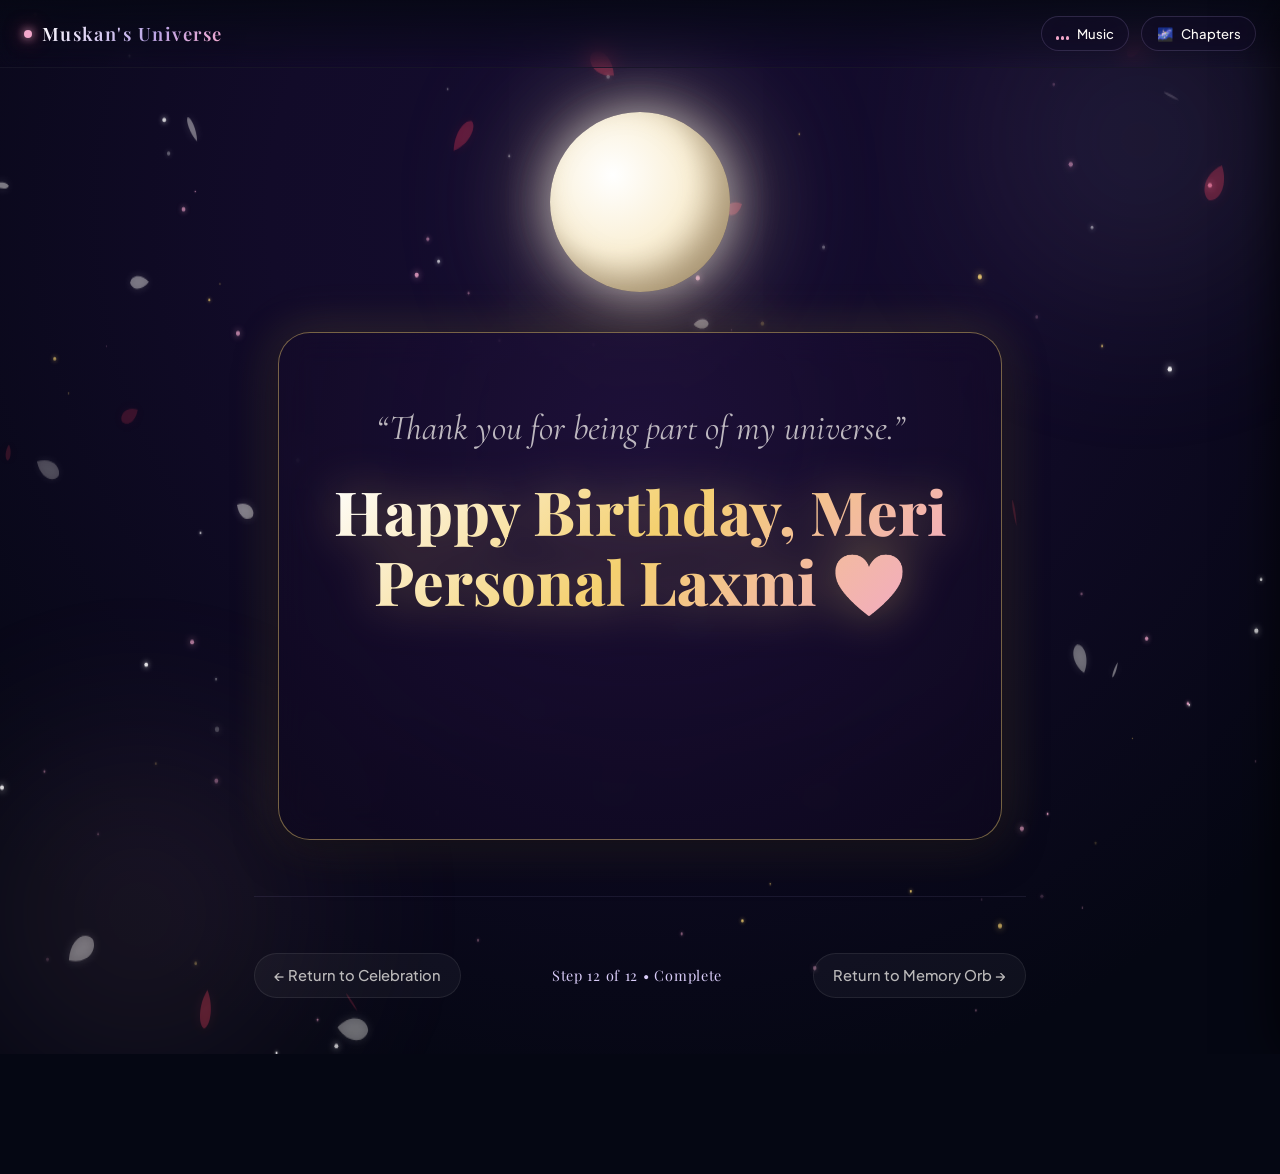
==== ending.html @ 67eca4f9 "feat: complete cinematic birthday universe for Muskan (Pari)" ====
<!DOCTYPE html>
<html lang="en">
<head>
  <meta charset="UTF-8">
  <meta name="viewport" content="width=device-width, initial-scale=1.0, maximum-scale=5.0">
  <title>Forever & Always — Muskan's Universe</title>
  <meta name="description" content="A quiet, peaceful and deeply emotional closing to Muskan's personal birthday universe.">
  <meta name="theme-color" content="#050713">

  <link rel="icon" href="data:image/svg+xml,<svg xmlns=%22http://www.w3.org/2000/svg%22 viewBox=%220 0 100 100%22><text y=%22.9em%22 font-size=%2290%22>🌙</text></svg>">

  <link rel="stylesheet" href="css/global.css">
  <link rel="stylesheet" href="css/ending.css">
</head>
<body>

  <canvas id="ambient-canvas" aria-hidden="true"></canvas>

  <div class="cosmic-halo halo-1" aria-hidden="true"></div>
  <div class="cosmic-halo halo-2" aria-hidden="true"></div>
  <div class="cosmic-halo halo-3" aria-hidden="true"></div>

  <!-- Header -->
  <header class="top-nav" role="banner">
    <a href="index.html" class="nav-brand" aria-label="Home">
      <span class="brand-dot" aria-hidden="true"></span>
      <span class="brand-title">Muskan's Universe</span>
    </a>

    <div class="nav-controls">
      <button id="sound-toggle-btn" class="nav-btn" aria-label="Toggle ambient music" title="Toggle peaceful ambient sounds">
        <span class="sound-bars" aria-hidden="true">
          <span></span><span></span><span></span>
        </span>
        <span class="sound-label">Music</span>
      </button>

      <button id="drawer-open-btn" class="nav-btn" aria-label="Open chapters" title="View all universe chapters">
        <span aria-hidden="true">🌌</span>
        <span>Chapters</span>
      </button>
    </div>
  </header>

  <!-- Drawer -->
  <div id="drawer-overlay" class="drawer-overlay" aria-hidden="true"></div>
  <nav id="nav-drawer" class="nav-drawer" aria-label="Chapters navigation">
    <div class="drawer-header">
      <span class="drawer-title">Her Universe</span>
      <button id="drawer-close-btn" class="drawer-close" aria-label="Close menu">&times;</button>
    </div>
        <ul class="drawer-links">
      <li><a href="index.html" class="drawer-link"><span>✨</span> 1. The Surprise</a></li>
      <li><a href="loading.html" class="drawer-link"><span>⏳</span> 2. Preparing Universe</a></li>
      <li><a href="hero.html" class="drawer-link"><span>🔮</span> 3. The Memory Orb</a></li>
      <li><a href="memories.html" class="drawer-link"><span>⭐</span> 4. Memories Only We Know</a></li>
      <li><a href="love-letter.html" class="drawer-link"><span>💌</span> 5. Letter for Wifeee Jiii</a></li>
      <li><a href="our-song.html" class="drawer-link"><span>🎵</span> 6. Our Song & Voice Note</a></li>
      <li><a href="surprises.html" class="drawer-link"><span>🎁</span> 7. Little Surprises</a></li>
      <li><a href="reasons.html" class="drawer-link"><span>💎</span> 8. Why You're Precious</a></li>
      <li><a href="our-future.html" class="drawer-link"><span>🕊️</span> 9. A Thousand Tomorrows</a></li>
      <li><a href="proposal.html" class="drawer-link"><span>💍</span> 10. An Eternal Question</a></li>
      <li><a href="celebration.html" class="drawer-link"><span>🎆</span> 11. The Grand Celebration</a></li>
      <li><a href="ending.html" class="drawer-link active"><span>🌙</span> 12. Forever & Always</a></li>
    </ul>
  </nav>

  <!-- Main Scene -->
  <main class="page-wrapper" role="main">
    <div class="container container-narrow">
      <div class="ending-scene">
        <!-- Glowing Moon -->
        <div class="moon-wrapper" aria-hidden="true">
          <div class="glowing-moon"></div>
        </div>

        <article class="ending-card">
          <p id="ending-line-1" class="stagger-text ending-text-1">
            “Thank you for being part of my universe.”
          </p>

          <h1 id="ending-line-2" class="stagger-text ending-text-2">
            Happy Birthday, Meri Personal Laxmi ❤️
          </h1>

          <p id="ending-line-3" class="stagger-text ending-text-3">
            With all my love, today and every tomorrow.
          </p>

          <div id="final-btn-wrapper" style="opacity: 0; transform: translateY(12px);">
            <button id="btn-final-surprise" type="button" class="btn btn-royal">
              <span>One Last Little Surprise... ✨</span>
            </button>
          </div>
        </article>
      </div>

      <!-- Final Keepsake Modal Overlay -->
      <div id="last-surprise-overlay" class="last-surprise-overlay" role="dialog" aria-modal="true" aria-labelledby="last-surprise-title">
        <div class="last-surprise-modal">
          <span class="modal-keepsake-badge">Since 02.04.2026 — Our Little Forever</span>
          <h2 id="last-surprise-title" class="last-surprise-title">A Promise In The Stars</h2>
          <p class="last-surprise-p">
            Out of billions of people on this earth, and out of all the stars in the night sky, you are the only one my heart will ever choose. 
            Born on the sacred night of lights, you truly are Meri Personal Laxmi — the purest light that illuminates my entire existence. 
            Thank you for your patience, your grace, and for forgiving me when I stumbled. I promise to spend my days making you feel cherished, safe, and truly happy.
            <br><br>
            <strong>Happy Birthday & Happy Diwali, Pari. Always yours. 🪔❤️</strong>
          </p>

          <div class="replay-actions">
            <a href="index.html" class="btn btn-primary" data-transition="true">
              <span>Experience Again From The Start ✨</span>
            </a>
            <button id="btn-close-last-modal" type="button" class="btn btn-secondary">
              <span>Close With A Smile 💖</span>
            </button>
          </div>
        </div>
      </div>

      <!-- Journey Footer -->
      <footer class="journey-footer">
        <a href="celebration.html" class="footer-nav-btn" data-transition="true">&larr; Return to Celebration</a>
        <span class="journey-step-indicator">Step 12 of 12 • Complete</span>
        <a href="hero.html" class="footer-nav-btn" data-transition="true">Return to Memory Orb &rarr;</a>
      </footer>
    </div>
  </main>

  <script src="js/config.js"></script>
  <script src="js/global.js"></script>
  <script src="js/ending.js"></script>
</body>
</html>
---- css/global.css ----
/* ==========================================================================
   MUSKAN'S PERSONAL CINEMATIC BIRTHDAY UNIVERSE
   Global Stylesheet — Unified Luxury & Romantic Design System
   ========================================================================== */

@import url('https://fonts.googleapis.com/css2?family=Caveat:wght@500;600;700&family=Cormorant+Garamond:ital,wght@0,300;0,400;0,600;0,700;1,400;1,600&family=Playfair+Display:ital,wght@0,400;0,600;0,700;0,800;1,400;1,600&family=Plus+Jakarta+Sans:wght@300;400;500;600;700&family=Sacramento&display=swap');

:root {
  /* Color Palette */
  --midnight-navy: #050713;
  --midnight-deep: #090c1f;
  --deep-purple: #120b29;
  --royal-purple: #231245;
  --lavender: #bba6e6;
  --lavender-light: #d8cbf7;
  --soft-pink: #f2a7cb;
  --rose-red: #e63956;
  --champagne-gold: #f4d06f;
  --gold-glow: rgba(244, 208, 111, 0.4);
  --pearl-white: #fdfbf7;
  --white-muted: rgba(253, 251, 247, 0.72);
  --white-dim: rgba(253, 251, 247, 0.45);

  /* Glassmorphism & Overlays */
  --glass-bg: rgba(20, 14, 42, 0.55);
  --glass-bg-hover: rgba(30, 20, 60, 0.7);
  --glass-border: rgba(187, 166, 230, 0.18);
  --glass-border-hover: rgba(242, 167, 203, 0.4);
  --glass-border-gold: rgba(244, 208, 111, 0.45);
  --glass-blur: blur(16px);
  --glass-shadow: 0 12px 40px rgba(4, 3, 15, 0.65);
  --glow-shadow-pink: 0 0 35px rgba(242, 167, 203, 0.35);
  --glow-shadow-purple: 0 0 45px rgba(139, 92, 246, 0.28);
  --glow-shadow-gold: 0 0 35px rgba(244, 208, 111, 0.35);

  /* Typography */
  --font-serif: 'Cormorant Garamond', 'Playfair Display', Georgia, serif;
  --font-display: 'Playfair Display', Georgia, serif;
  --font-sans: 'Plus Jakarta Sans', system-ui, -apple-system, sans-serif;
  --font-script: 'Sacramento', 'Caveat', cursive;
  --font-hand: 'Caveat', cursive;

  /* Transitions */
  --ease-gentle: cubic-bezier(0.25, 1, 0.5, 1);
  --ease-spring: cubic-bezier(0.34, 1.56, 0.64, 1);
  --transition-fast: 0.22s var(--ease-gentle);
  --transition-normal: 0.4s var(--ease-gentle);
  --transition-slow: 0.8s var(--ease-gentle);
  --transition-cinematic: 1.2s cubic-bezier(0.16, 1, 0.3, 1);
}

/* ==========================================================================
   Base & Reset
   ========================================================================== */

*, *::before, *::after {
  box-sizing: border-box;
  margin: 0;
  padding: 0;
}

html {
  font-size: 16px;
  scroll-behavior: smooth;
  -webkit-text-size-adjust: 100%;
  background-color: var(--midnight-navy);
  color: var(--pearl-white);
  min-height: 100%;
  overflow-x: hidden;
  max-width: 100vw;
}

body {
  font-family: var(--font-sans);
  background: radial-gradient(circle at 50% 20%, #150d30 0%, var(--deep-purple) 35%, var(--midnight-navy) 85%);
  color: var(--pearl-white);
  min-height: 100vh;
  min-height: 100svh;
  overflow-x: hidden;
  max-width: 100vw;
  position: relative;
  line-height: 1.6;
  -webkit-font-smoothing: antialiased;
  -moz-osx-font-smoothing: grayscale;
}

/* Background Atmosphere Canvases */
#ambient-canvas {
  position: fixed;
  top: 0;
  left: 0;
  width: 100%;
  height: 100%;
  pointer-events: none;
  z-index: 0;
}

/* Ambient Radial Glow Halos */
.cosmic-halo {
  position: fixed;
  border-radius: 50%;
  filter: blur(90px);
  pointer-events: none;
  z-index: 0;
  opacity: 0.45;
  animation: pulseHalo 12s ease-in-out infinite alternate;
}

.halo-1 {
  width: 480px;
  height: 480px;
  top: -100px;
  right: -100px;
  background: radial-gradient(circle, rgba(187, 166, 230, 0.35), transparent 70%);
}

.halo-2 {
  width: 520px;
  height: 520px;
  bottom: -120px;
  left: -120px;
  background: radial-gradient(circle, rgba(242, 167, 203, 0.28), transparent 70%);
  animation-delay: -6s;
}

.halo-3 {
  width: 380px;
  height: 380px;
  top: 40%;
  left: 50%;
  transform: translate(-50%, -50%);
  background: radial-gradient(circle, rgba(244, 208, 111, 0.15), transparent 70%);
  animation-delay: -3s;
}

@keyframes pulseHalo {
  0% { transform: scale(1) translate(0, 0); opacity: 0.35; }
  50% { transform: scale(1.15) translate(20px, -15px); opacity: 0.55; }
  100% { transform: scale(0.95) translate(-15px, 20px); opacity: 0.38; }
}

/* ==========================================================================
   Header & Navigation Bar
   ========================================================================== */

.top-nav {
  position: fixed;
  top: 0;
  left: 0;
  width: 100%;
  z-index: 1000;
  padding: 1rem 1.5rem;
  backdrop-filter: blur(12px);
  -webkit-backdrop-filter: blur(12px);
  background: linear-gradient(180deg, rgba(6, 8, 20, 0.85) 0%, rgba(6, 8, 20, 0.3) 70%, transparent 100%);
  display: flex;
  justify-content: space-between;
  align-items: center;
  border-bottom: 1px solid rgba(187, 166, 230, 0.08);
}

.nav-brand {
  display: flex;
  align-items: center;
  gap: 0.6rem;
  text-decoration: none;
  color: var(--pearl-white);
}

.brand-dot {
  width: 8px;
  height: 8px;
  border-radius: 50%;
  background: var(--soft-pink);
  box-shadow: 0 0 10px var(--soft-pink), 0 0 20px var(--rose-red);
  animation: pulseDot 2s infinite ease-in-out;
}

@keyframes pulseDot {
  0%, 100% { transform: scale(1); opacity: 0.85; }
  50% { transform: scale(1.4); opacity: 1; box-shadow: 0 0 15px var(--soft-pink), 0 0 25px var(--champagne-gold); }
}

.brand-title {
  font-family: var(--font-display);
  font-size: clamp(0.95rem, 2.5vw, 1.15rem);
  font-weight: 600;
  letter-spacing: 0.08em;
  background: linear-gradient(135deg, #fff 0%, var(--lavender) 60%, var(--soft-pink) 100%);
  -webkit-background-clip: text;
  -webkit-text-fill-color: transparent;
}

.nav-controls {
  display: flex;
  align-items: center;
  gap: 0.75rem;
}

/* Sound and Menu Buttons */
.nav-btn {
  background: var(--glass-bg);
  border: 1px solid var(--glass-border);
  color: var(--pearl-white);
  padding: 0.5rem 0.9rem;
  border-radius: 999px;
  font-family: var(--font-sans);
  font-size: 0.82rem;
  font-weight: 500;
  display: inline-flex;
  align-items: center;
  gap: 0.5rem;
  cursor: pointer;
  transition: all var(--transition-fast);
  backdrop-filter: var(--glass-blur);
  -webkit-backdrop-filter: var(--glass-blur);
}

.nav-btn:hover, .nav-btn:focus-visible {
  border-color: var(--glass-border-hover);
  background: var(--glass-bg-hover);
  box-shadow: var(--glow-shadow-pink);
  transform: translateY(-2px);
  outline: none;
}

.nav-btn:active {
  transform: translateY(0);
}

/* Sound Bars Equalizer Animation */
.sound-bars {
  display: inline-flex;
  align-items: flex-end;
  gap: 2.5px;
  height: 12px;
}

.sound-bars span {
  width: 2.5px;
  background: var(--soft-pink);
  border-radius: 2px;
  height: 4px;
  transition: height 0.2s ease;
}

.nav-btn.playing .sound-bars span:nth-child(1) {
  animation: eqBar 0.8s ease infinite alternate;
}
.nav-btn.playing .sound-bars span:nth-child(2) {
  animation: eqBar 0.6s ease infinite alternate 0.2s;
}
.nav-btn.playing .sound-bars span:nth-child(3) {
  animation: eqBar 0.9s ease infinite alternate 0.4s;
}

@keyframes eqBar {
  0% { height: 3px; }
  100% { height: 12px; background: var(--champagne-gold); }
}

/* Quick Page Navigation Drawer Modal */
.nav-drawer {
  position: fixed;
  top: 0;
  right: 0;
  bottom: 0;
  width: min(340px, 85vw);
  background: rgba(14, 10, 32, 0.94);
  backdrop-filter: blur(24px);
  -webkit-backdrop-filter: blur(24px);
  border-left: 1px solid var(--glass-border);
  z-index: 10000;
  padding: 2.5rem 1.75rem;
  display: flex;
  flex-direction: column;
  transform: translateX(105%);
  transition: transform 0.4s var(--ease-spring);
  box-shadow: -15px 0 50px rgba(0, 0, 0, 0.8);
}

.nav-drawer.open {
  transform: translateX(0);
}

.drawer-header {
  display: flex;
  justify-content: space-between;
  align-items: center;
  padding-bottom: 1.5rem;
  border-bottom: 1px solid var(--glass-border);
  margin-bottom: 1.5rem;
}

.drawer-title {
  font-family: var(--font-display);
  font-size: 1.25rem;
  color: var(--champagne-gold);
}

.drawer-close {
  background: transparent;
  border: none;
  color: var(--pearl-white);
  font-size: 1.5rem;
  cursor: pointer;
  padding: 0.25rem;
  line-height: 1;
}

.drawer-links {
  list-style: none;
  display: flex;
  flex-direction: column;
  gap: 0.6rem;
  overflow-y: auto;
  padding-right: 0.5rem;
}

.drawer-link {
  display: flex;
  align-items: center;
  gap: 0.8rem;
  padding: 0.7rem 1rem;
  border-radius: 12px;
  color: var(--white-muted);
  text-decoration: none;
  font-size: 0.92rem;
  font-weight: 500;
  transition: all var(--transition-fast);
  border: 1px solid transparent;
}

.drawer-link:hover, .drawer-link.active {
  background: rgba(187, 166, 230, 0.12);
  color: var(--pearl-white);
  border-color: var(--glass-border-hover);
  transform: translateX(5px);
}

.drawer-link.active {
  border-color: var(--champagne-gold);
  color: var(--champagne-gold);
}

.drawer-overlay {
  position: fixed;
  inset: 0;
  background: rgba(0, 0, 0, 0.65);
  backdrop-filter: blur(4px);
  z-index: 9999;
  opacity: 0;
  pointer-events: none;
  transition: opacity 0.3s ease;
}

.drawer-overlay.open {
  opacity: 1;
  pointer-events: auto;
}

/* ==========================================================================
   Page Layout & Wrapper
   ========================================================================== */

.page-wrapper {
  position: relative;
  z-index: 10;
  width: 100%;
  min-height: 100vh;
  min-height: 100svh;
  display: flex;
  flex-direction: column;
  padding-top: 5rem;
  padding-bottom: 3.5rem;
}

.container {
  width: 100%;
  max-width: 1140px;
  margin: 0 auto;
  padding: 0 1.5rem;
}

.container-narrow {
  max-width: 820px;
}

/* Page Titles & Headers */
.page-header {
  text-align: center;
  margin-bottom: 2.8rem;
  position: relative;
}

.tag-pill {
  display: inline-flex;
  align-items: center;
  gap: 0.5rem;
  padding: 0.38rem 1.1rem;
  border-radius: 999px;
  background: rgba(187, 166, 230, 0.12);
  border: 1px solid rgba(187, 166, 230, 0.25);
  color: var(--lavender-light);
  font-size: clamp(0.75rem, 1.8vw, 0.85rem);
  font-weight: 600;
  letter-spacing: 0.12em;
  text-transform: uppercase;
  margin-bottom: 1.1rem;
  box-shadow: 0 4px 15px rgba(0, 0, 0, 0.25);
}

.tag-pill.royal {
  background: rgba(244, 208, 111, 0.14);
  border-color: rgba(244, 208, 111, 0.4);
  color: var(--champagne-gold);
  box-shadow: 0 0 20px rgba(244, 208, 111, 0.2);
}

.main-title {
  font-family: var(--font-display);
  font-size: clamp(2rem, 5.5vw, 3.8rem);
  font-weight: 700;
  line-height: 1.15;
  letter-spacing: -0.01em;
  margin-bottom: 0.85rem;
  background: linear-gradient(135deg, #ffffff 15%, var(--lavender-light) 65%, var(--soft-pink) 100%);
  -webkit-background-clip: text;
  -webkit-text-fill-color: transparent;
}

.subtitle {
  font-size: clamp(1rem, 2.2vw, 1.25rem);
  color: var(--white-muted);
  max-width: 620px;
  margin: 0 auto;
  font-weight: 300;
}

.subtitle strong {
  color: var(--soft-pink);
  font-weight: 600;
}

/* ==========================================================================
   Buttons & Interactive Elements
   ========================================================================== */

.btn {
  position: relative;
  display: inline-flex;
  align-items: center;
  justify-content: center;
  gap: 0.75rem;
  padding: 0.95rem 2.2rem;
  border-radius: 999px;
  font-family: var(--font-sans);
  font-size: clamp(0.92rem, 2vw, 1.05rem);
  font-weight: 600;
  text-decoration: none;
  cursor: pointer;
  border: none;
  transition: all var(--transition-normal);
  letter-spacing: 0.03em;
  overflow: hidden;
}

.btn:focus-visible {
  outline: 3px solid var(--champagne-gold);
  outline-offset: 3px;
}

/* Primary Romantic Button */
.btn-primary {
  background: linear-gradient(135deg, #e63956 0%, #a82470 50%, #68198f 100%);
  color: var(--pearl-white);
  box-shadow: 0 8px 30px rgba(230, 57, 86, 0.4), inset 0 1px 1px rgba(255, 255, 255, 0.35);
}

.btn-primary:hover {
  transform: translateY(-3px) scale(1.02);
  box-shadow: 0 12px 40px rgba(230, 57, 86, 0.65), 0 0 30px rgba(242, 167, 203, 0.5);
}

.btn-primary:active {
  transform: translateY(0) scale(0.99);
}

/* Secondary Frosted Glass Button */
.btn-secondary {
  background: var(--glass-bg);
  border: 1px solid var(--glass-border);
  color: var(--pearl-white);
  backdrop-filter: var(--glass-blur);
  -webkit-backdrop-filter: var(--glass-blur);
}

.btn-secondary:hover {
  background: var(--glass-bg-hover);
  border-color: var(--glass-border-hover);
  transform: translateY(-2px);
  box-shadow: var(--glow-shadow-pink);
}

/* Royal Golden Button */
.btn-royal {
  background: linear-gradient(135deg, #f4d06f 0%, #d4af37 60%, #aa771c 100%);
  color: #1a0f02;
  font-weight: 700;
  box-shadow: 0 8px 30px rgba(244, 208, 111, 0.45);
}

.btn-royal:hover {
  transform: translateY(-3px) scale(1.02);
  box-shadow: 0 12px 40px rgba(244, 208, 111, 0.7);
}

/* Button Shimmer Sweep Effect */
.btn::after {
  content: '';
  position: absolute;
  top: -50%;
  left: -60%;
  width: 40%;
  height: 200%;
  background: linear-gradient(90deg, transparent, rgba(255, 255, 255, 0.3), transparent);
  transform: rotate(25deg);
  pointer-events: none;
  transition: none;
}

.btn:hover::after {
  left: 140%;
  transition: left 0.8s ease-in-out;
}

/* Bottom Journey Navigation Bar */
.journey-footer {
  margin-top: auto;
  padding-top: 3.5rem;
  display: flex;
  justify-content: space-between;
  align-items: center;
  flex-wrap: wrap;
  gap: 1.25rem;
  border-top: 1px solid rgba(187, 166, 230, 0.1);
}

.footer-nav-btn {
  display: inline-flex;
  align-items: center;
  gap: 0.6rem;
  color: var(--white-muted);
  text-decoration: none;
  font-size: 0.92rem;
  font-weight: 500;
  padding: 0.6rem 1.2rem;
  border-radius: 999px;
  background: rgba(255, 255, 255, 0.04);
  border: 1px solid rgba(255, 255, 255, 0.08);
  transition: all var(--transition-fast);
}

.footer-nav-btn:hover {
  color: var(--pearl-white);
  background: rgba(255, 255, 255, 0.1);
  border-color: var(--glass-border-hover);
  transform: translateY(-2px);
}

.journey-step-indicator {
  font-family: var(--font-display);
  font-size: 0.9rem;
  color: var(--lavender-light);
  letter-spacing: 0.05em;
}

/* ==========================================================================
   Rose Petal Cursor Trail Effect (Desktop only)
   ========================================================================== */

.rose-petal-particle {
  position: fixed;
  pointer-events: none;
  z-index: 99999;
  border-radius: 50% 0 50% 50%;
  transform: translate(-50%, -50%) rotate(0deg);
  animation: fallAndFade 1.2s cubic-bezier(0.25, 0.46, 0.45, 0.94) forwards;
}

@keyframes fallAndFade {
  0% {
    opacity: 0.95;
    transform: translate(-50%, -50%) rotate(0deg) scale(1);
  }
  100% {
    opacity: 0;
    transform: translate(-50%, 60px) rotate(180deg) scale(0.3);
  }
}

/* ==========================================================================
   Page Transitions
   ========================================================================== */

.fade-in-scene {
  animation: sceneEntrance 0.9s cubic-bezier(0.16, 1, 0.3, 1) forwards;
}

@keyframes sceneEntrance {
  0% {
    opacity: 0;
    transform: translateY(18px) scale(0.98);
  }
  100% {
    opacity: 1;
    transform: translateY(0) scale(1);
  }
}

.fade-out-scene {
  animation: sceneExit 0.6s cubic-bezier(0.7, 0, 0.84, 0) forwards;
  pointer-events: none;
}

@keyframes sceneExit {
  0% {
    opacity: 1;
    transform: translateY(0) scale(1);
    filter: blur(0px);
  }
  100% {
    opacity: 0;
    transform: translateY(-15px) scale(0.97);
    filter: blur(10px);
  }
}

/* ==========================================================================
   Accessibility & Media Queries
   ========================================================================== */

@media (prefers-reduced-motion: reduce) {
  *, *::before, *::after {
    animation-duration: 0.01ms !important;
    animation-iteration-count: 1 !important;
    transition-duration: 0.01ms !important;
    scroll-behavior: auto !important;
  }
  .rose-petal-particle {
    display: none !important;
  }
}

@media (max-width: 640px) {
  .top-nav {
    padding: 0.65rem 0.9rem;
  }
  .page-wrapper {
    padding-top: 4.2rem;
    padding-bottom: 2.5rem;
  }
  .container {
    padding: 0 1rem;
  }
  .btn {
    padding: 0.85rem 1.4rem;
    width: 100%;
  }
  .journey-footer {
    flex-direction: column;
    align-items: stretch;
    text-align: center;
    gap: 0.9rem;
  }
  .footer-nav-btn {
    justify-content: center;
  }
}

@media (max-width: 400px) {
  .top-nav {
    padding: 0.5rem 0.7rem;
  }
  .brand-title {
    font-size: 0.88rem;
  }
  .nav-btn {
    padding: 0.35rem 0.6rem;
    font-size: 0.75rem;
  }
  .tag-pill {
    font-size: 0.72rem;
    padding: 0.3rem 0.8rem;
  }
}
---- css/ending.css ----
/* ==========================================================================
   PAGE 11: ending.css — Peaceful Midnight Moon & Emotional Farewell
   "My Favourite Part Of Every Tomorrow"
   ========================================================================== */

.ending-scene {
  min-height: calc(100vh - 6rem);
  min-height: calc(100svh - 6rem);
  display: flex;
  flex-direction: column;
  justify-content: center;
  align-items: center;
  text-align: center;
  padding: 2rem 1.5rem 3.5rem;
  position: relative;
  z-index: 5;
}

/* Beautiful Glowing Full Moon */
.moon-wrapper {
  position: relative;
  width: clamp(140px, 22vw, 180px);
  height: clamp(140px, 22vw, 180px);
  margin-bottom: 2.5rem;
}

.glowing-moon {
  width: 100%;
  height: 100%;
  border-radius: 50%;
  background: radial-gradient(circle at 35% 35%, #ffffff 0%, #faf0d7 45%, #e0ceaa 75%, #baa580 100%);
  box-shadow: 
    0 0 50px rgba(255, 255, 255, 0.6),
    0 0 100px rgba(244, 208, 111, 0.4),
    0 0 160px rgba(187, 166, 230, 0.3),
    inset -15px -15px 30px rgba(120, 100, 70, 0.5);
  animation: moonGlow 7s ease-in-out infinite alternate;
}

@keyframes moonGlow {
  0% { transform: scale(1); filter: drop-shadow(0 0 20px rgba(255,255,255,0.7)); }
  100% { transform: scale(1.05); filter: drop-shadow(0 0 45px rgba(244,208,111,0.9)); }
}

/* Staggered Narrative Texts */
.ending-card {
  max-width: 760px;
  width: 100%;
  background: radial-gradient(circle at 50% 20%, rgba(30, 16, 58, 0.8) 0%, rgba(14, 8, 30, 0.65) 100%);
  border: 1px solid var(--glass-border-gold);
  border-radius: 32px;
  padding: clamp(2.5rem, 6vw, 4.2rem) clamp(1.5rem, 5vw, 3.2rem);
  backdrop-filter: var(--glass-blur);
  -webkit-backdrop-filter: var(--glass-blur);
  box-shadow: var(--glass-shadow), 0 0 50px rgba(244, 208, 111, 0.2);
  display: flex;
  flex-direction: column;
  align-items: center;
}

.stagger-text {
  opacity: 0;
  transform: translateY(16px);
  transition: opacity 1s cubic-bezier(0.16, 1, 0.3, 1), transform 1s cubic-bezier(0.16, 1, 0.3, 1);
}

.stagger-text.revealed {
  opacity: 1;
  transform: translateY(0);
}

.ending-text-1 {
  font-family: var(--font-serif);
  font-size: clamp(1.4rem, 3.8vw, 2.2rem);
  font-style: italic;
  color: var(--white-muted);
  margin-bottom: 1.2rem;
}

.ending-text-2 {
  font-family: var(--font-display);
  font-size: clamp(2rem, 6vw, 3.8rem);
  font-weight: 800;
  line-height: 1.15;
  margin-bottom: 1.2rem;
  background: linear-gradient(135deg, #ffffff 0%, var(--champagne-gold) 50%, var(--soft-pink) 100%);
  -webkit-background-clip: text;
  -webkit-text-fill-color: transparent;
  filter: drop-shadow(0 0 25px rgba(244, 208, 111, 0.4));
}

.ending-text-3 {
  font-family: var(--font-serif);
  font-size: clamp(1.2rem, 3vw, 1.6rem);
  color: var(--lavender-light);
  margin-bottom: 2.8rem;
}

/* Final Hidden Romantic Surprise Modal */
.last-surprise-overlay {
  position: fixed;
  inset: 0;
  background: rgba(6, 8, 20, 0.9);
  backdrop-filter: blur(20px);
  -webkit-backdrop-filter: blur(20px);
  z-index: 99999;
  display: flex;
  align-items: center;
  justify-content: center;
  padding: 1.5rem;
  opacity: 0;
  pointer-events: none;
  transition: opacity 0.5s ease;
}

.last-surprise-overlay.active {
  opacity: 1;
  pointer-events: auto;
}

.last-surprise-modal {
  width: min(580px, 100%);
  background: linear-gradient(135deg, rgba(38, 20, 74, 0.98) 0%, rgba(18, 11, 41, 0.98) 100%);
  border: 2px solid var(--champagne-gold);
  border-radius: 28px;
  padding: clamp(2rem, 5vw, 3.5rem);
  text-align: center;
  box-shadow: 0 25px 70px rgba(0, 0, 0, 0.9), 0 0 60px rgba(244, 208, 111, 0.4);
  transform: scale(0.92);
  transition: transform 0.5s var(--ease-spring);
}

.last-surprise-overlay.active .last-surprise-modal {
  transform: scale(1);
}

.modal-keepsake-badge {
  display: inline-block;
  padding: 0.45rem 1.4rem;
  border-radius: 999px;
  background: rgba(244, 208, 111, 0.15);
  border: 1px solid rgba(244, 208, 111, 0.4);
  color: var(--champagne-gold);
  font-family: var(--font-display);
  font-size: 0.88rem;
  font-weight: 600;
  letter-spacing: 0.1em;
  text-transform: uppercase;
  margin-bottom: 1.5rem;
}

.last-surprise-title {
  font-family: var(--font-display);
  font-size: clamp(1.6rem, 4vw, 2.3rem);
  font-weight: 700;
  color: #fff;
  margin-bottom: 1rem;
}

.last-surprise-p {
  font-family: var(--font-serif);
  font-size: clamp(1.1rem, 2.5vw, 1.25rem);
  line-height: 1.8;
  color: var(--pearl-white);
  margin-bottom: 2rem;
}

.replay-actions {
  display: flex;
  justify-content: center;
  gap: 1.2rem;
  flex-wrap: wrap;
}

/* ==========================================================================
   Responsive Adaptations for Ending Page
   ========================================================================== */
@media (max-width: 480px) {
  .ending-scene {
    padding: 1.2rem 1rem 2.5rem;
  }

  .moon-wrapper {
    width: 120px;
    height: 120px;
    margin-bottom: 1.8rem;
  }

  .ending-card {
    padding: 2rem 1.2rem;
    border-radius: 24px;
  }

  .replay-actions {
    flex-direction: column;
    width: 100%;
  }

  .replay-actions .btn-primary,
  .replay-actions .btn-secondary {
    width: 100%;
    justify-content: center;
  }
}
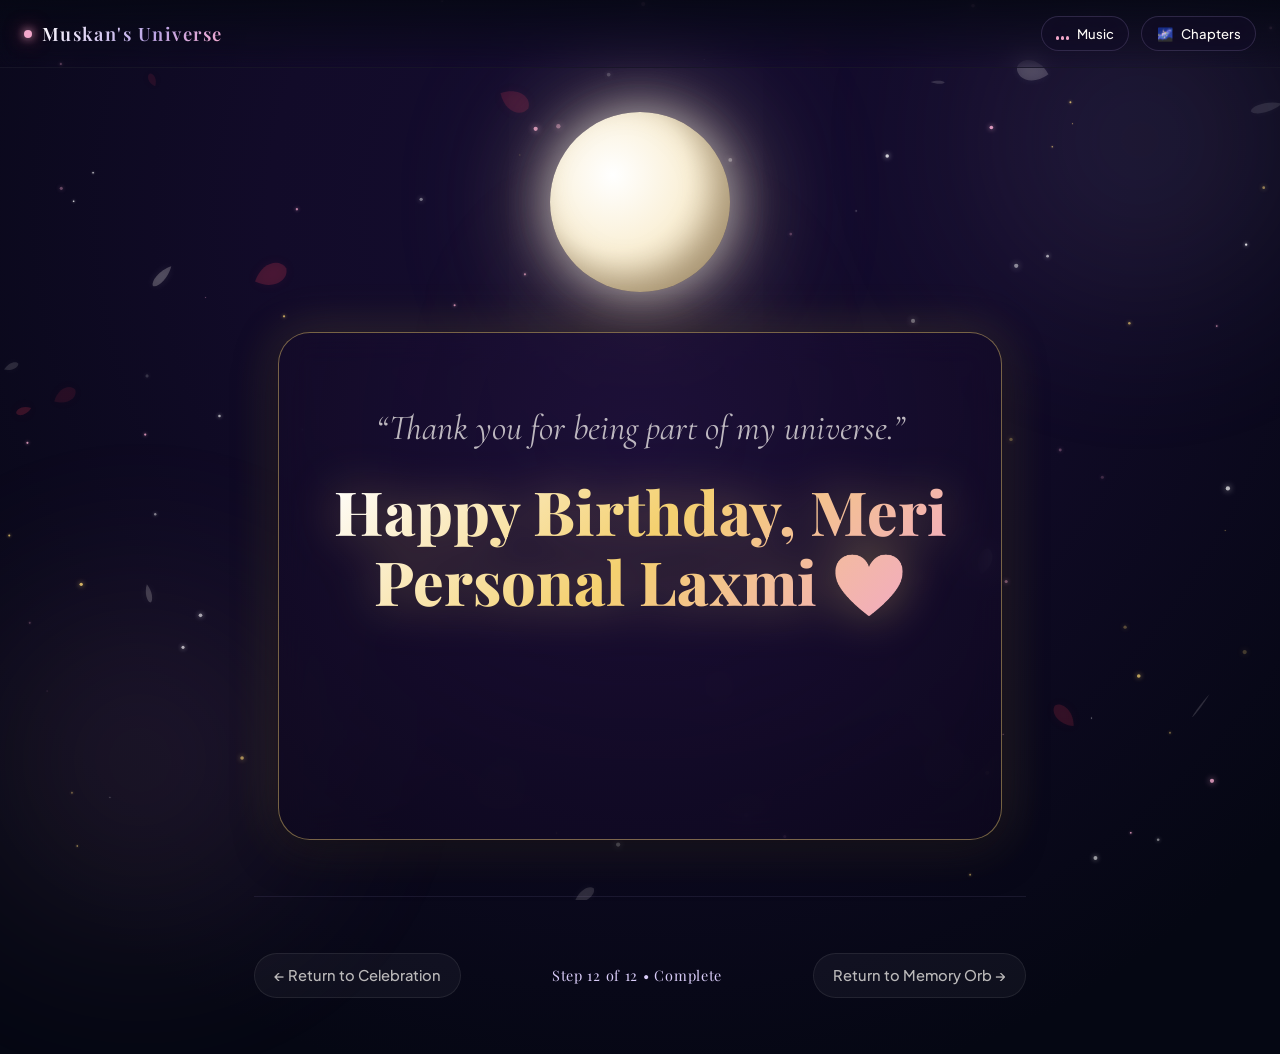
==== commit 265fda6c: "fix(mobile): center surprise & modal reveals directly in viewport without scroll or overflow" ====
--- a/ending.html
+++ b/ending.html
@@ -9,8 +9,8 @@
 
   <link rel="icon" href="data:image/svg+xml,<svg xmlns=%22http://www.w3.org/2000/svg%22 viewBox=%220 0 100 100%22><text y=%22.9em%22 font-size=%2290%22>🌙</text></svg>">
 
-  <link rel="stylesheet" href="css/global.css">
-  <link rel="stylesheet" href="css/ending.css">
+  <link rel="stylesheet" href="css/global.css?v=2.2">
+  <link rel="stylesheet" href="css/ending.css?v=2.2">
 </head>
 <body>
 
@@ -95,30 +95,6 @@
         </article>
       </div>
 
-      <!-- Final Keepsake Modal Overlay -->
-      <div id="last-surprise-overlay" class="last-surprise-overlay" role="dialog" aria-modal="true" aria-labelledby="last-surprise-title">
-        <div class="last-surprise-modal">
-          <span class="modal-keepsake-badge">Since 02.04.2026 — Our Little Forever</span>
-          <h2 id="last-surprise-title" class="last-surprise-title">A Promise In The Stars</h2>
-          <p class="last-surprise-p">
-            Out of billions of people on this earth, and out of all the stars in the night sky, you are the only one my heart will ever choose. 
-            Born on the sacred night of lights, you truly are Meri Personal Laxmi — the purest light that illuminates my entire existence. 
-            Thank you for your patience, your grace, and for forgiving me when I stumbled. I promise to spend my days making you feel cherished, safe, and truly happy.
-            <br><br>
-            <strong>Happy Birthday & Happy Diwali, Pari. Always yours. 🪔❤️</strong>
-          </p>
-
-          <div class="replay-actions">
-            <a href="index.html" class="btn btn-primary" data-transition="true">
-              <span>Experience Again From The Start ✨</span>
-            </a>
-            <button id="btn-close-last-modal" type="button" class="btn btn-secondary">
-              <span>Close With A Smile 💖</span>
-            </button>
-          </div>
-        </div>
-      </div>
-
       <!-- Journey Footer -->
       <footer class="journey-footer">
         <a href="celebration.html" class="footer-nav-btn" data-transition="true">&larr; Return to Celebration</a>
@@ -128,6 +104,30 @@
     </div>
   </main>
 
+  <!-- Final Keepsake Modal Overlay -->
+  <div id="last-surprise-overlay" class="last-surprise-overlay" role="dialog" aria-modal="true" aria-labelledby="last-surprise-title">
+    <div class="last-surprise-modal">
+      <span class="modal-keepsake-badge">Since 02.04.2026 — Our Little Forever</span>
+      <h2 id="last-surprise-title" class="last-surprise-title">A Promise In The Stars</h2>
+      <p class="last-surprise-p">
+        Out of billions of people on this earth, and out of all the stars in the night sky, you are the only one my heart will ever choose. 
+        Born on the sacred night of lights, you truly are Meri Personal Laxmi — the purest light that illuminates my entire existence. 
+        Thank you for your patience, your grace, and for forgiving me when I stumbled. I promise to spend my days making you feel cherished, safe, and truly happy.
+        <br><br>
+        <strong>Happy Birthday & Happy Diwali, Pari. Always yours. 🪔❤️</strong>
+      </p>
+
+      <div class="replay-actions">
+        <a href="index.html" class="btn btn-primary" data-transition="true">
+          <span>Experience Again From The Start ✨</span>
+        </a>
+        <button id="btn-close-last-modal" type="button" class="btn btn-secondary">
+          <span>Close With A Smile 💖</span>
+        </button>
+      </div>
+    </div>
+  </div>
+
   <script src="js/config.js"></script>
   <script src="js/global.js"></script>
   <script src="js/ending.js"></script>
--- a/css/global.css
+++ b/css/global.css
@@ -66,8 +66,10 @@
   background-color: var(--midnight-navy);
   color: var(--pearl-white);
   min-height: 100%;
+  width: 100%;
   overflow-x: hidden;
-  max-width: 100vw;
+  overflow-y: auto;
+  -webkit-overflow-scrolling: touch;
 }
 
 body {
@@ -76,12 +78,13 @@
   color: var(--pearl-white);
   min-height: 100vh;
   min-height: 100svh;
+  width: 100%;
   overflow-x: hidden;
-  max-width: 100vw;
   position: relative;
   line-height: 1.6;
   -webkit-font-smoothing: antialiased;
   -moz-osx-font-smoothing: grayscale;
+  -webkit-overflow-scrolling: touch;
 }
 
 /* Background Atmosphere Canvases */
@@ -275,12 +278,16 @@
   display: flex;
   flex-direction: column;
   transform: translateX(105%);
-  transition: transform 0.4s var(--ease-spring);
+  transition: transform 0.4s var(--ease-spring), visibility 0.4s ease;
   box-shadow: -15px 0 50px rgba(0, 0, 0, 0.8);
+  visibility: hidden;
+  pointer-events: none;
 }
 
 .nav-drawer.open {
   transform: translateX(0);
+  visibility: visible;
+  pointer-events: auto;
 }
 
 .drawer-header {
@@ -373,6 +380,8 @@
   flex-direction: column;
   padding-top: 5rem;
   padding-bottom: 3.5rem;
+  overflow: visible;
+  touch-action: pan-y;
 }
 
 .container {
@@ -380,6 +389,8 @@
   max-width: 1140px;
   margin: 0 auto;
   padding: 0 1.5rem;
+  overflow: visible;
+  touch-action: pan-y;
 }
 
 .container-narrow {
@@ -600,39 +611,38 @@
 }
 
 /* ==========================================================================
-   Page Transitions
+   Page Transitions & Scroll Locking
    ========================================================================== */
 
+body.modal-open {
+  overflow: hidden !important;
+  touch-action: none !important;
+}
+
 .fade-in-scene {
-  animation: sceneEntrance 0.9s cubic-bezier(0.16, 1, 0.3, 1) forwards;
+  animation: sceneEntrance 0.4s ease-out forwards;
 }
 
 @keyframes sceneEntrance {
   0% {
     opacity: 0;
-    transform: translateY(18px) scale(0.98);
   }
   100% {
     opacity: 1;
-    transform: translateY(0) scale(1);
   }
 }
 
 .fade-out-scene {
-  animation: sceneExit 0.6s cubic-bezier(0.7, 0, 0.84, 0) forwards;
+  animation: sceneExit 0.4s ease-in forwards;
   pointer-events: none;
 }
 
 @keyframes sceneExit {
   0% {
     opacity: 1;
-    transform: translateY(0) scale(1);
-    filter: blur(0px);
   }
   100% {
     opacity: 0;
-    transform: translateY(-15px) scale(0.97);
-    filter: blur(10px);
   }
 }
 
@@ -693,5 +703,8 @@
     font-size: 0.72rem;
     padding: 0.3rem 0.8rem;
   }
-}
-
+  .container {
+    padding: 0 0.75rem;
+  }
+}
+
--- a/css/ending.css
+++ b/css/ending.css
@@ -14,6 +14,8 @@
   padding: 2rem 1.5rem 3.5rem;
   position: relative;
   z-index: 5;
+  overflow: visible;
+  touch-action: pan-y;
 }
 
 /* Beautiful Glowing Full Moon */
@@ -99,35 +101,54 @@
 /* Final Hidden Romantic Surprise Modal */
 .last-surprise-overlay {
   position: fixed;
-  inset: 0;
+  top: 0;
+  left: 0;
+  right: 0;
+  bottom: 0;
+  width: 100vw;
+  width: 100dvw;
+  height: 100vh;
+  height: 100dvh;
   background: rgba(6, 8, 20, 0.9);
   backdrop-filter: blur(20px);
   -webkit-backdrop-filter: blur(20px);
-  z-index: 99999;
+  z-index: 999999;
   display: flex;
   align-items: center;
   justify-content: center;
-  padding: 1.5rem;
+  padding: 1.2rem;
+  box-sizing: border-box;
   opacity: 0;
+  visibility: hidden;
   pointer-events: none;
-  transition: opacity 0.5s ease;
+  transition: opacity 0.4s ease, visibility 0.4s ease;
+  overflow-y: auto;
+  -webkit-overflow-scrolling: touch;
+  overscroll-behavior: contain;
 }
 
 .last-surprise-overlay.active {
   opacity: 1;
+  visibility: visible;
   pointer-events: auto;
 }
 
 .last-surprise-modal {
-  width: min(580px, 100%);
+  width: min(540px, 92vw);
+  max-height: min(85vh, 85dvh);
+  margin: auto;
   background: linear-gradient(135deg, rgba(38, 20, 74, 0.98) 0%, rgba(18, 11, 41, 0.98) 100%);
   border: 2px solid var(--champagne-gold);
-  border-radius: 28px;
-  padding: clamp(2rem, 5vw, 3.5rem);
+  border-radius: 26px;
+  padding: clamp(1.4rem, 4vw, 3rem);
   text-align: center;
   box-shadow: 0 25px 70px rgba(0, 0, 0, 0.9), 0 0 60px rgba(244, 208, 111, 0.4);
   transform: scale(0.92);
-  transition: transform 0.5s var(--ease-spring);
+  transition: transform 0.4s var(--ease-spring);
+  overflow-y: auto;
+  -webkit-overflow-scrolling: touch;
+  overscroll-behavior: contain;
+  box-sizing: border-box;
 }
 
 .last-surprise-overlay.active .last-surprise-modal {
